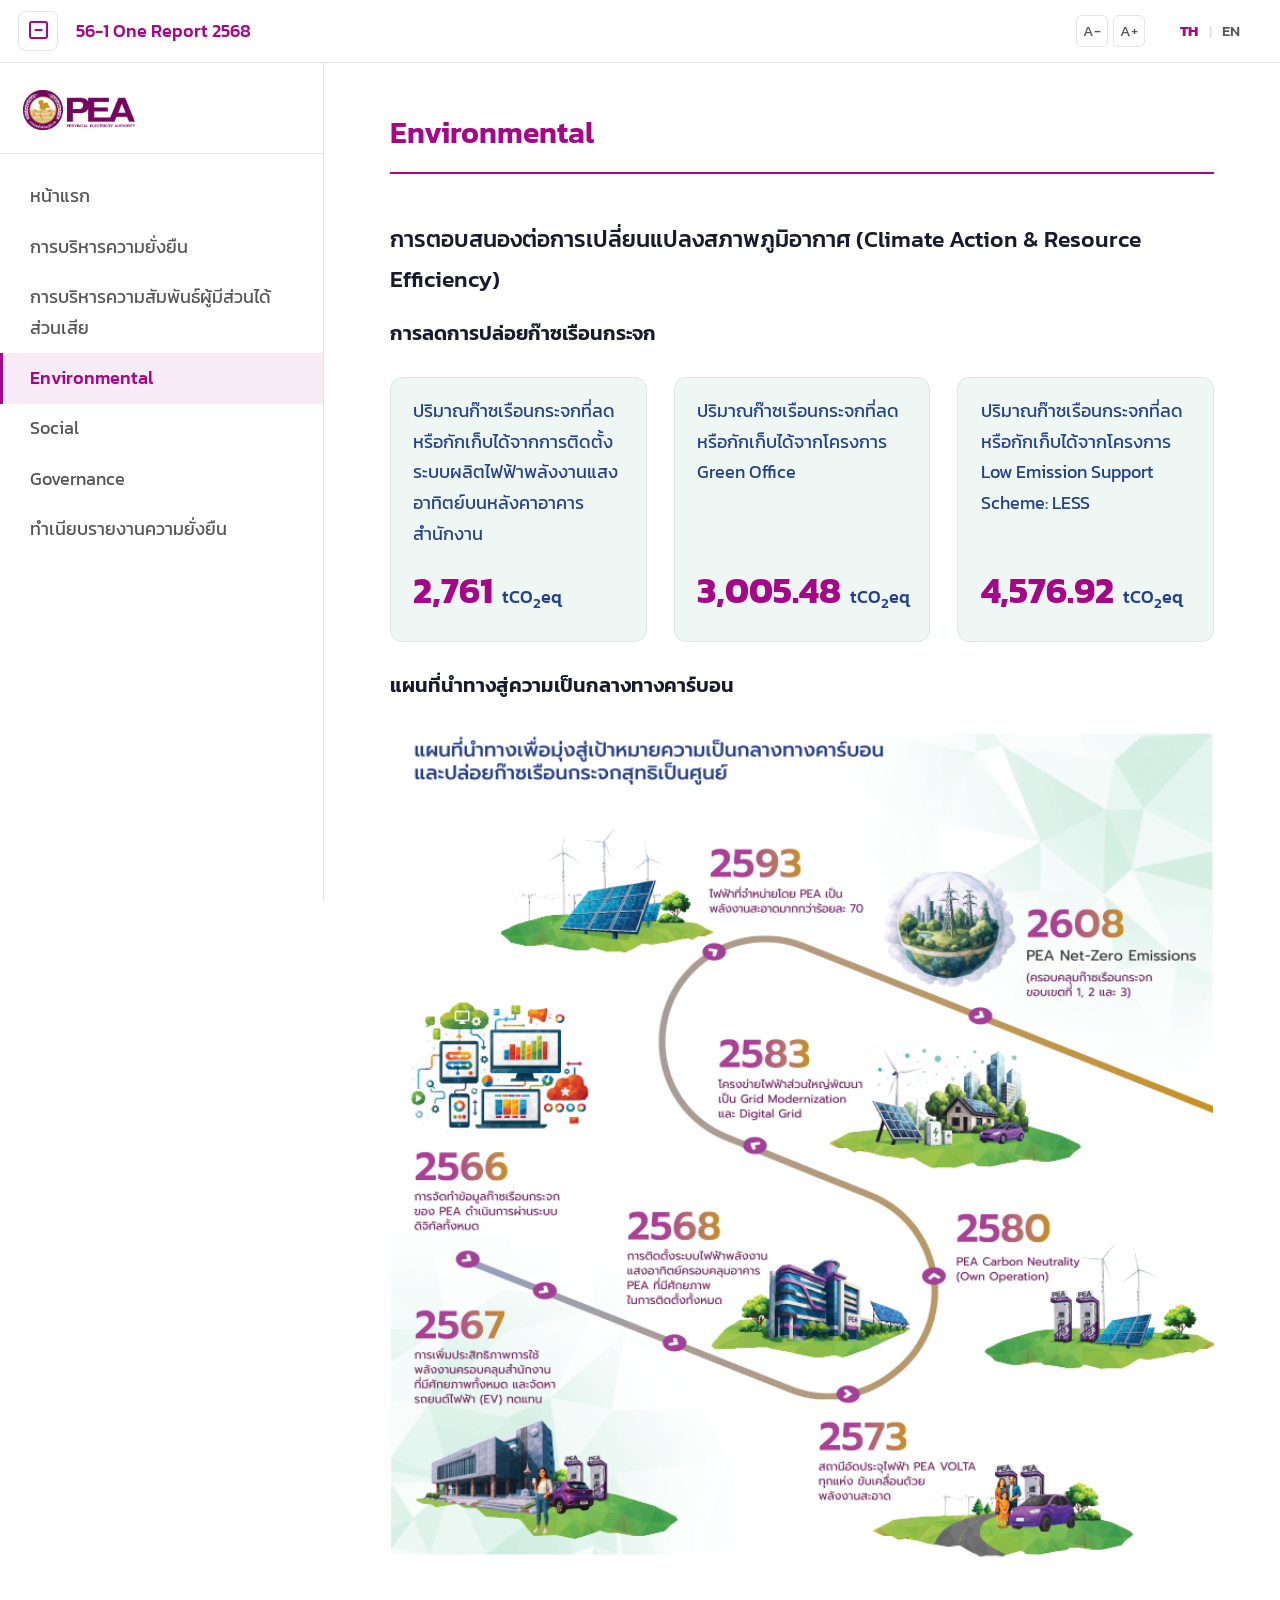
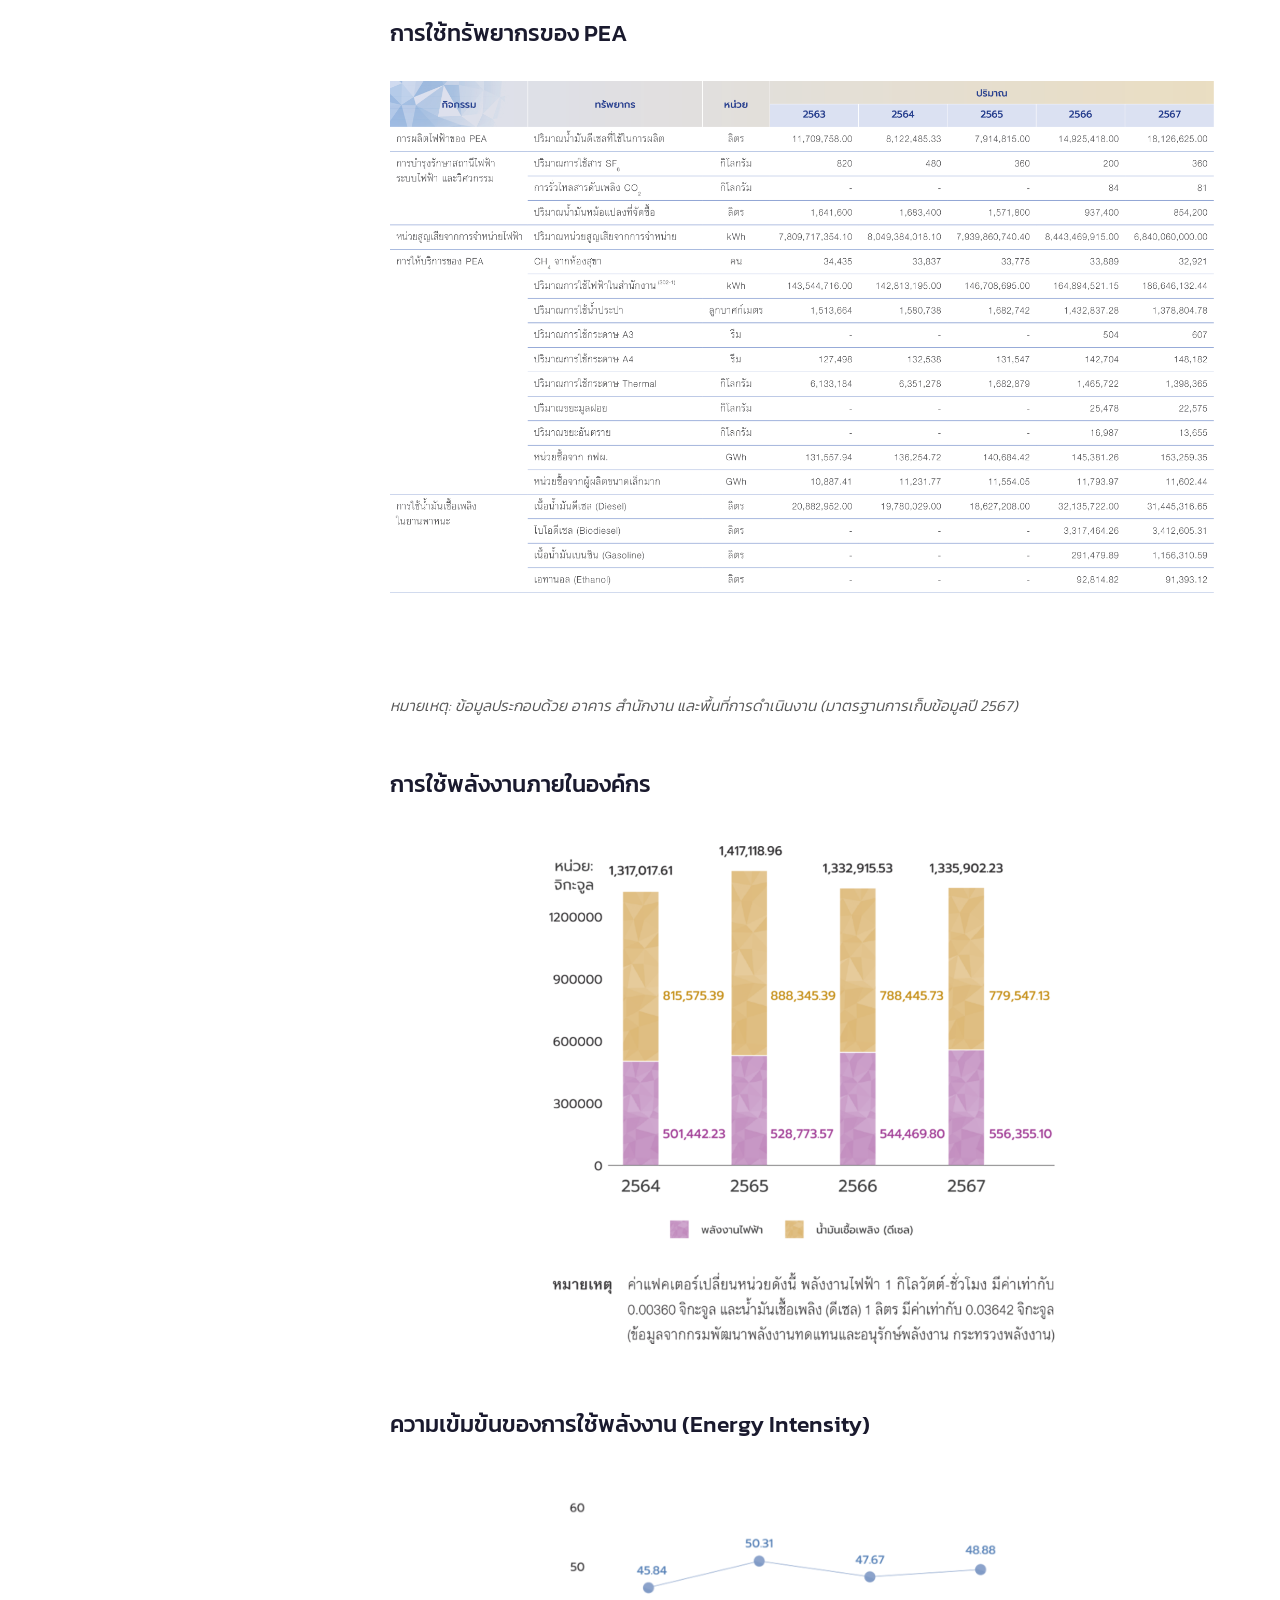
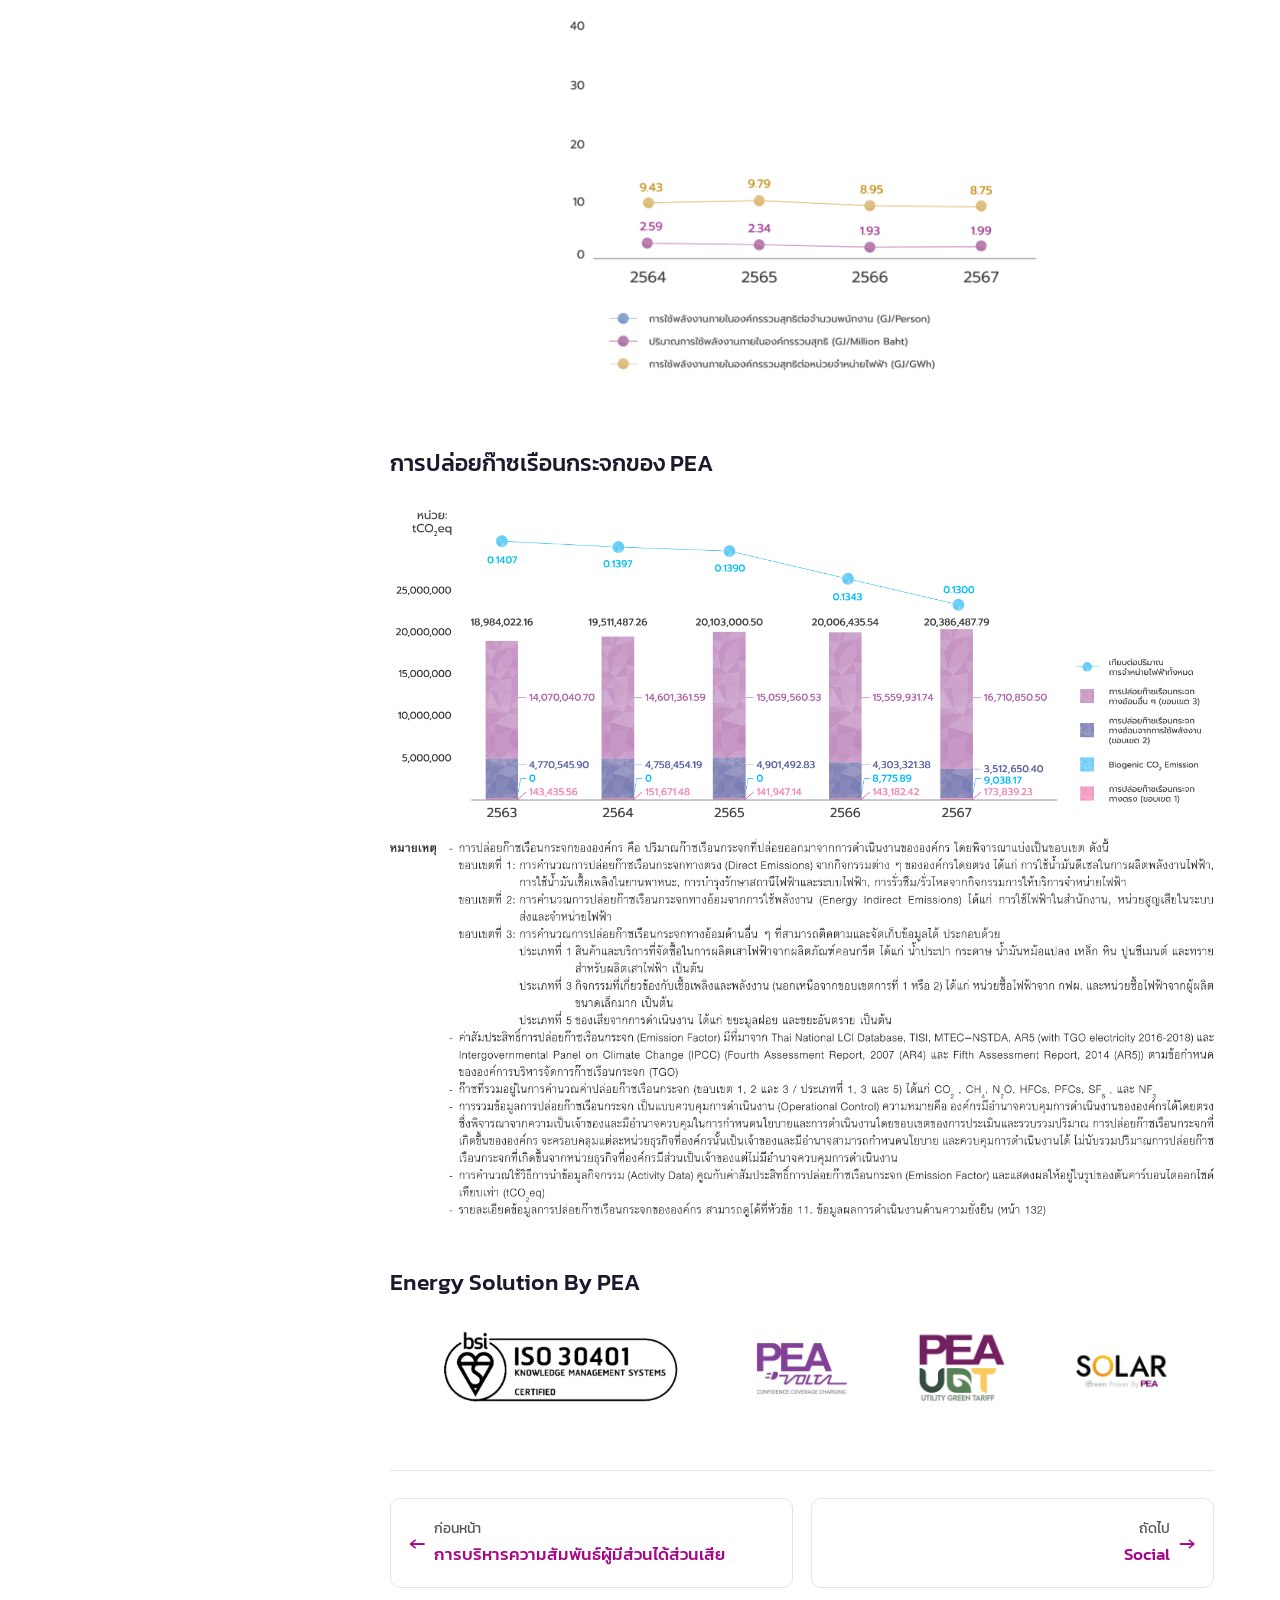
==== environmental.html @ 32f19824 "Initial commit: PEA Sustainability 56-1 One Report 2568 Multi-page static site with ESG content, res" ====
<!DOCTYPE html>
<html lang="th">
<head>
  <meta charset="UTF-8">
  <meta name="viewport" content="width=device-width, initial-scale=1.0">
  <title>Environmental | PEA Sustainability</title>
  <link rel="icon" type="image/png" href="assets/pea-logo-new.png">
  <link rel="stylesheet" href="https://cdnjs.cloudflare.com/ajax/libs/font-awesome/6.5.0/css/all.min.css">
  <link rel="stylesheet" href="styles.css">
</head>
<body>

  <header class="top-bar">
    <button class="hamburger-btn" id="hamburgerBtn" title="เปิด/ปิดเมนู"><svg class="bar" xmlns="http://www.w3.org/2000/svg" viewBox="0 0 640 640"><path d="M96 160C96 142.3 110.3 128 128 128L512 128C529.7 128 544 142.3 544 160C544 177.7 529.7 192 512 192L128 192C110.3 192 96 177.7 96 160zM96 320C96 302.3 110.3 288 128 288L512 288C529.7 288 544 302.3 544 320C544 337.7 529.7 352 512 352L128 352C110.3 352 96 337.7 96 320zM544 480C544 497.7 529.7 512 512 512L128 512C110.3 512 96 497.7 96 480C96 462.3 110.3 448 128 448L512 448C529.7 448 544 462.3 544 480z"/></svg><i class="fa-regular fa-square-minus close-icon"></i></button>
    <span class="top-bar-title">56-1 One Report 2568</span>
    <div class="font-picker">
      <button id="fontDecrease" title="ลดขนาดตัวอักษร">A-</button>
      <button id="fontIncrease" title="เพิ่มขนาดตัวอักษร">A+</button>
    </div>
    <div class="lang-selector">
      <a href="#" class="active">TH</a>
      <span class="lang-divider">|</span>
      <a href="#">EN</a>
    </div>
  </header>

  <aside class="sidebar" id="sidebar">
    <div class="sidebar-logo">
      <img src="assets/pea-logo-full.png" alt="PEA Logo">
    </div>
    <ul class="sidebar-nav">
      <li><a href="index.html">หน้าแรก</a></li>
      <li><a href="sustainability-management.html">การบริหารความยั่งยืน</a></li>
      <li><a href="stakeholder-relationship.html">การบริหารความสัมพันธ์ผู้มีส่วนได้ส่วนเสีย</a></li>
      <li><a href="environmental.html" class="active">Environmental</a></li>
      <li><a href="social.html">Social</a></li>
      <li><a href="governance.html">Governance</a></li>
      <li><a href="report-archive.html">ทำเนียบรายงานความยั่งยืน</a></li>
    </ul>
  </aside>

  <main class="main-wrapper" id="mainWrapper">
    <div class="content">

      <h1>Environmental</h1>

      <h2>การตอบสนองต่อการเปลี่ยนแปลงสภาพภูมิอากาศ (Climate Action &amp; Resource Efficiency)</h2>

      <!-- GHG Reduction Initiatives -->
      <h3>การลดการปล่อยก๊าซเรือนกระจก</h3>
      <div class="info-cards">
        <div class="info-card" style="background: #EEF7F3;">
          <div class="info-card-body" style="display: flex; flex-direction: column; height: 100%; justify-content: space-between;">
            <h3 style="color: #24418F; font-weight: 400;">ปริมาณก๊าซเรือนกระจกที่ลดหรือกักเก็บได้จากการติดตั้งระบบผลิตไฟฟ้าพลังงานแสงอาทิตย์บนหลังคาอาคารสำนักงาน</h3>
            <div style="display: flex; align-items: baseline; gap: 0.5rem; margin-top: auto;">
              <p style="font-size: 2rem; font-weight: 700; color: var(--pea-accent); margin: 0;">2,761</p>
              <p style="font-size: 1rem; font-weight: 500; color: #24418F; margin: 0;">tCO<sub>2</sub>eq</p>
            </div>
          </div>
        </div>
        <div class="info-card" style="background: #EEF7F3;">
          <div class="info-card-body" style="display: flex; flex-direction: column; height: 100%; justify-content: space-between;">
            <h3 style="color: #24418F; font-weight: 400;">ปริมาณก๊าซเรือนกระจกที่ลดหรือกักเก็บได้จากโครงการ Green Office</h3>
            <div style="display: flex; align-items: baseline; gap: 0.5rem; margin-top: auto;">
              <p style="font-size: 2rem; font-weight: 700; color: var(--pea-accent); margin: 0;">3,005.48</p>
              <p style="font-size: 1rem; font-weight: 500; color: #24418F; margin: 0;">tCO<sub>2</sub>eq</p>
            </div>
          </div>
        </div>
        <div class="info-card" style="background: #EEF7F3;">
          <div class="info-card-body" style="display: flex; flex-direction: column; height: 100%; justify-content: space-between;">
            <h3 style="color: #24418F; font-weight: 400;">ปริมาณก๊าซเรือนกระจกที่ลดหรือกักเก็บได้จากโครงการ Low Emission Support Scheme: LESS</h3>
            <div style="display: flex; align-items: baseline; gap: 0.5rem; margin-top: auto;">
              <p style="font-size: 2rem; font-weight: 700; color: var(--pea-accent); margin: 0;">4,576.92</p>
              <p style="font-size: 1rem; font-weight: 500; color: #24418F; margin: 0;">tCO<sub>2</sub>eq</p>
            </div>
          </div>
        </div>
      </div>

      <!-- Carbon Neutrality Roadmap -->
      <h3>แผนที่นำทางสู่ความเป็นกลางทางคาร์บอน</h3>
      <img class="full-img" src="assets/environment/environment_3.png" alt="Carbon Neutrality Roadmap">

      <!-- การใช้ทรัพยากรของ PEA -->
      <h2>การใช้ทรัพยากรของ PEA</h2>
      <div class="org-table-wrapper" style="border: none; border-radius: 0px;">
        <img src="assets/environment/environment_4.png" alt="ข้อมูลการใช้ทรัพยากร" style="min-width: 600px; width: 100%;">
      </div>
      <p style="font-size: 0.85rem; color: var(--pea-text-muted); font-style: italic;">หมายเหตุ: ข้อมูลประกอบด้วย อาคาร สำนักงาน และพื้นที่การดำเนินงาน (มาตรฐานการเก็บข้อมูลปี 2567)</p>

      <!-- การใช้พลังงานภายในองค์กร -->
      <h2>การใช้พลังงานภายในองค์กร</h2>
      <img class="full-img" src="assets/environment/environment_5.png" alt="การใช้พลังงานภายในองค์กร">

      <!-- ความเข้มข้นของการใช้พลังงาน -->
      <h2>ความเข้มข้นของการใช้พลังงาน (Energy Intensity)</h2>
      <img class="full-img" src="assets/environment/environment_2.png" alt="Energy Intensity">

      <!-- การปล่อยก๊าซเรือนกระจก -->
      <h2>การปล่อยก๊าซเรือนกระจกของ PEA</h2>
      <img class="full-img" src="assets/environment/environment_6.png" alt="GHG Emissions">

      <!-- Energy Solutions -->
      <h2>Energy Solution By PEA</h2>
      <div style="display: flex; align-items: center; justify-content: center; gap: 64px; flex-wrap: wrap;">
        <img src="assets/environment/bsi_iso30401.jpg" alt="BSI ISO 30401" style="height: 96px; width: auto; object-fit: contain;">
        <img src="assets/environment/environment_13.png" alt="PEA VOLTA" style="height: 96px; width: auto; object-fit: contain;">
        <img src="assets/environment/environment_12.png" alt="PEA UGT" style="height: 96px; width: auto; object-fit: contain;">
        <img src="assets/environment/environment_14.png" alt="SOLAR Green Power" style="height: 96px; width: auto; object-fit: contain;">
      </div>

      <!-- Page Navigation -->
      <div class="page-nav">
        <a href="stakeholder-relationship.html">
          <span style="font-size:1.2rem">&#8592;</span>
          <span><small>ก่อนหน้า</small>การบริหารความสัมพันธ์ผู้มีส่วนได้ส่วนเสีย</span>
        </a>
        <a href="social.html" style="justify-content: flex-end;">
          <span style="text-align: right;"><small>ถัดไป</small>Social</span>
          <span style="font-size:1.2rem">&#8594;</span>
        </a>
      </div>

    </div>
  </main>

  <button class="back-to-top" id="backToTop" title="กลับขึ้นด้านบน">&#8593;</button>
  <script src="script.js"></script>
</body>
</html>
---- styles.css ----
/* ── Font Faces ── */
@font-face { font-family: 'Kanit'; src: url('assets/fonts/Kanit-Light.ttf') format('truetype'); font-weight: 300; font-style: normal; }
@font-face { font-family: 'Kanit'; src: url('assets/fonts/Kanit-Regular.ttf') format('truetype'); font-weight: 400; font-style: normal; }
@font-face { font-family: 'Kanit'; src: url('assets/fonts/Kanit-Medium.ttf') format('truetype'); font-weight: 500; font-style: normal; }
@font-face { font-family: 'Kanit'; src: url('assets/fonts/Kanit-SemiBold.ttf') format('truetype'); font-weight: 600; font-style: normal; }
@font-face { font-family: 'Kanit'; src: url('assets/fonts/Kanit-Bold.ttf') format('truetype'); font-weight: 700; font-style: normal; }

/* ── CSS Variables ── */
:root {
  --pea-accent: rgb(168, 6, 137);
  --pea-accent-light: rgba(168, 6, 137, 0.08);
  --pea-accent-hover: rgb(140, 4, 114);
  --pea-sidebar-bg: #ffffff;
  --pea-sidebar-width: 18rem;
  --pea-border: #e2e4e8;
  --pea-text: #1a1a2e;
  --pea-text-muted: #555;
  --pea-bg: #ffffff;
  --pea-icon-blue: #2b3a8e;
  --pea-card-shadow: 0 2px 12px rgba(0,0,0,0.06);
}

/* ── Dark Theme ── */
[data-theme="dark"] {
  --pea-sidebar-bg: #1a1a2e;
  --pea-border: #2d2d44;
  --pea-text: #e8e8f0;
  --pea-text-muted: #a0a0b8;
  --pea-bg: #12121f;
  --pea-card-shadow: 0 2px 12px rgba(0,0,0,0.3);
  --pea-accent-light: rgba(168, 6, 137, 0.15);
}
[data-theme="dark"] body { background: var(--pea-bg); color: var(--pea-text); }
[data-theme="dark"] .sidebar { background: var(--pea-sidebar-bg); border-color: var(--pea-border); }
[data-theme="dark"] .sidebar-nav a { color: var(--pea-text-muted); }
[data-theme="dark"] .sidebar-nav a:hover,
[data-theme="dark"] .sidebar-nav a.active { color: var(--pea-accent); }
[data-theme="dark"] .top-bar { background: var(--pea-sidebar-bg); border-color: var(--pea-border); }
[data-theme="dark"] .search-box { background: #2d2d44; color: var(--pea-text); border-color: #3d3d55; }
[data-theme="dark"] .org-table { border-color: var(--pea-border); }
[data-theme="dark"] .org-table th { background: rgba(168, 6, 137, 0.2); }
[data-theme="dark"] .org-table td, [data-theme="dark"] .org-table th { border-color: var(--pea-border); }
[data-theme="dark"] .sso-card { background: var(--pea-sidebar-bg); border-color: var(--pea-border); }
[data-theme="dark"] .strategy-item { background: rgba(255,255,255,0.04); border-color: var(--pea-border); }
[data-theme="dark"] .next-link, [data-theme="dark"] .prev-link { border-color: var(--pea-border); }
[data-theme="dark"] .info-card { background: var(--pea-sidebar-bg); border-color: var(--pea-border); }
[data-theme="dark"] .cert-card { background: var(--pea-sidebar-bg); border-color: var(--pea-border); }

/* ── Reset & Base ── */
*, *::before, *::after { box-sizing: border-box; margin: 0; padding: 0; }
html { scroll-behavior: smooth; }
body {
  font-family: 'Kanit', sans-serif;
  font-size: 18px;
  font-weight: 160;
  line-height: 1.7;
  color: var(--pea-text);
  background: var(--pea-bg);
  overflow-x: hidden;
}

p { font-size: 18px; }
#mainWrapper > div > p { font-size: 1.125rem; }

/* ── Top Bar ── */
.top-bar {
  position: fixed; top: 0; left: 0; right: 0;
  height: 3.5rem;
  background: #fff;
  border-bottom: 1px solid var(--pea-border);
  display: flex; align-items: center; justify-content: flex-start;
  padding: 0 1rem;
  z-index: 100;
  gap: 0.75rem;
}
.top-bar-title {
  font-weight: 500; font-size: 18px;
  color: var(--pea-accent);
  margin-left: 0.25rem;
}
.lang-selector {
  margin-left: 0;
  display: flex;
  align-items: center;
  gap: 0;
  font-size: 0.85rem;
  font-weight: 500;
}
.lang-selector a {
  text-decoration: none;
  color: var(--pea-text-muted);
  padding: 0.35rem 0.6rem;
  border-radius: 6px;
  transition: all 0.2s;
}
.lang-selector a:hover { color: var(--pea-accent); background: var(--pea-accent-light); }
.lang-selector a.active { color: var(--pea-accent); font-weight: 700; }
.lang-selector .lang-divider { color: var(--pea-border); }
.font-picker {
  margin-left: auto;
  position: relative;
  display: flex;
  align-items: center;
  gap: 0.25rem;
  font-size: 0.85rem;
  font-weight: 500;
}
.font-picker button {
  background: none;
  border: 1px solid var(--pea-border);
  border-radius: 6px;
  cursor: pointer;
  color: var(--pea-text-muted);
  font-family: 'Kanit', sans-serif;
  font-size: 0.85rem;
  padding: 0.25rem 0.5rem;
  line-height: 1;
  transition: all 0.2s;
  display: flex;
  align-items: center;
  justify-content: center;
  width: 32px;
  height: 32px;
}
.font-picker button:hover { color: var(--pea-accent); border-color: var(--pea-accent); }
.font-picker .font-size-label { font-size: 0.75rem; color: var(--pea-text-muted); margin: 0 0.15rem; }
[data-theme="dark"] .top-bar-title { color: var(--pea-accent); }
/* ── Hamburger Menu Button ── */
.hamburger-btn {
  display: flex; align-items: center; justify-content: center;
  width: 40px; height: 40px;
  background: none; border: 1px solid var(--pea-border);
  border-radius: 8px; cursor: pointer;
  transition: all 0.2s;
}
.hamburger-btn:hover { background: var(--pea-accent-light); border-color: var(--pea-accent); }
.hamburger-btn:hover .bar { fill: var(--pea-accent); }
.hamburger-btn .bar {
  display: block; width: 18px; height: 18px;
  fill: var(--pea-text-muted);
  position: relative;
  transition: all 0.3s ease;
}
.hamburger-btn .bar::before,
.hamburger-btn .bar::after {
  content: ''; display: block;
  width: 18px; height: 2px;
  background: var(--pea-text-muted);
  border-radius: 2px;
  position: absolute; left: 0;
  transition: all 0.3s ease;
}
.hamburger-btn .bar::before { top: -6px; }
.hamburger-btn .bar::after { top: 6px; }
.hamburger-btn .close-icon { display: none; font-size: 1.2rem; color: var(--pea-accent); }
.hamburger-btn.open .bar { display: none; }
.hamburger-btn.open .close-icon { display: block; }

[data-theme="dark"] .hamburger-btn { border-color: var(--pea-border); }
[data-theme="dark"] .hamburger-btn .bar,
[data-theme="dark"] .hamburger-btn .bar::before,
[data-theme="dark"] .hamburger-btn .bar::after { background: var(--pea-text-muted); }
[data-theme="dark"] .hamburger-btn.open .close-icon { color: var(--pea-accent); }

.lang-selector {
  font-family: 'Kanit', sans-serif;
  font-size: 0.85rem;
  padding: 0.3rem 0.6rem;
  border: none;
  border-radius: 6px;
  background: none;
  cursor: pointer;
  color: var(--pea-text-muted);
}

/* ── Sidebar ── */
.sidebar {
  position: fixed; top: 3.5rem; left: 0; bottom: 0;
  width: var(--pea-sidebar-width);
  background: var(--pea-sidebar-bg);
  border-right: 1px solid var(--pea-border);
  overflow-y: auto;
  z-index: 90;
  transition: transform 0.3s ease;
  padding: 1.5rem 0;
}
.sidebar.hidden { transform: translateX(-100%); }
.sidebar-logo {
  display: flex; align-items: center; gap: 0.6rem;
  padding: 0 1.25rem 1.25rem;
  border-bottom: 1px solid var(--pea-border);
  margin-bottom: 1rem;
}
.sidebar-logo img { height: 40px; width: auto; }
.sidebar-logo span { font-weight: 600; font-size: 0.9rem; color: var(--pea-accent); }
.sidebar-nav { list-style: none; }
.sidebar-nav li { margin: 0; }
.sidebar-nav a {
  display: block;
  padding: 0.55rem 1.5rem;
  color: var(--pea-text-muted);
  text-decoration: none;
  font-size: 18px;
  font-weight: 400;
  transition: all 0.2s;
  border-left: 3px solid transparent;
}
.sidebar-nav a:hover {
  color: var(--pea-accent);
  background: var(--pea-accent-light);
}
.sidebar-nav a.active {
  color: var(--pea-accent);
  font-weight: 500;
  border-left-color: var(--pea-accent);
  background: var(--pea-accent-light);
}

/* ── Main Content ── */
.main-wrapper {
  margin-left: var(--pea-sidebar-width);
  margin-top: 3.5rem;
  transition: margin-left 0.3s ease;
  min-height: calc(100vh - 3.5rem);
}
.main-wrapper.expanded { margin-left: 0; }
.content {
  max-width: 90%;
  margin: 0 auto;
  padding: 2.5rem 1rem 4rem;
}

/* ── Section Headings ── */
h1 {
  font-size: 1.65rem;
  font-weight: 600;
  color: var(--pea-accent);
  margin-bottom: 1.5rem;
  padding-bottom: 0.75rem;
  border-bottom: 2px solid var(--pea-accent);
}
h2 {
  font-size: 1.3rem;
  font-weight: 500;
  color: #1a1a2e;
  margin: 2.5rem 0 1rem;
}
h3 {
  font-size: 1.1rem;
  font-weight: 600;
  color: var(--pea-text);
  margin: 0rem 0 0.75rem;
}
p { margin-bottom: 1rem; font-size: 16px; line-height: 1.8; }
a { color: var(--pea-accent); }

/* ── Organization Table ── */
.org-table-wrapper {
  overflow-x: auto;
  -webkit-overflow-scrolling: touch;
  margin: 1.5rem 0;
  border-radius: 8px;
  border: 1px solid var(--pea-border);
}
.org-table {
  width: 100%;
  min-width: 600px;
  font-size: 0.9rem;
  border: none;
}
.org-table th, .org-table td {
  padding: 0.75rem 1rem;
  border: 0 solid;
  text-align: left;
  vertical-align: top;
}
.org-table th {
  background: var(--pea-accent-light);
  font-weight: 600;
  width: 200px;
  color: var(--pea-accent);
}
.org-table td a { color: var(--pea-accent); text-decoration: none; }
.org-table td a:hover { text-decoration: underline; }

/* ── Data Table (general) ── */
.data-table {
  width: 100%;
  border-collapse: collapse;
  margin: 1.5rem 0;
  font-size: 0.9rem;
  border: 1px solid var(--pea-border);
  border-radius: 8px;
  overflow: hidden;
  table-layout: fixed;
}
.data-table th, .data-table td {
  padding: 0.65rem 1rem;
  border: 1px solid var(--pea-border);
  text-align: center;
  vertical-align: middle;
}
.data-table th {
  background: var(--pea-accent);
  color: #fff;
  font-weight: 500;
}
.data-table td { font-size: 1.125rem; }
.data-table tr:nth-child(even) { background: var(--pea-accent-light); }
[data-theme="dark"] .data-table th { background: var(--pea-accent); }
[data-theme="dark"] .data-table td { border-color: var(--pea-border); }
[data-theme="dark"] .data-table tr:nth-child(even) { background: rgba(168, 6, 137, 0.1); }

/* ── VMV Cards (วิสัยทัศน์ / ภารกิจ / ค่านิยม) ── */
.vmv-cards {
  display: grid;
  grid-template-columns: 1fr;
  gap: 1.5rem;
  margin: 2rem 0;
  align-items: stretch;
}
@media (min-width: 768px) {
  .vmv-cards { grid-template-columns: repeat(3, 1fr); }
  .vmv-cards.vmv-cards-2col { grid-template-columns: repeat(2, 1fr); }
  .sso-grid { grid-template-columns: repeat(3, 1fr); }
  .info-cards-2col { grid-template-columns: 1fr; }
  .sso-grid-2col { grid-template-columns: 1fr; }
  .sso-grid-2col .sso-card { width: 100%; }
}
.vmv-card {
  position: relative;
  border-radius: 16px;
  padding: 2rem 1.5rem 1.75rem;
  text-align: center;
  overflow: hidden;
  transition: transform 0.25s ease, box-shadow 0.25s ease;
  height: 100%;
}
.vmv-card::before {
  content: '';
  position: absolute; inset: 0;
  opacity: 0.07;
  border-radius: 16px;
  z-index: 0;
}
.vmv-card:hover { transform: translateY(-4px); box-shadow: 0 12px 32px rgba(0,0,0,0.1); }
.vmv-card > * { position: relative; z-index: 1; }

.vmv-vision {
  background: #ffffff;
  border: 1px solid rgba(168, 6, 137, 0.15);
}
.vmv-vision .vmv-icon svg { stroke: var(--pea-accent); }
.vmv-mission {
  background: #ffffff;
  border: 1px solid rgba(43, 58, 142, 0.15);
}
.vmv-mission .vmv-icon svg { stroke: var(--pea-icon-blue); }
.vmv-values {
  background: #ffffff;
  border: 1px solid rgba(168, 6, 137, 0.15);
}
.vmv-values .vmv-icon svg { stroke: var(--pea-accent); }

.vmv-icon {
  width: 56px; height: 56px;
  margin: 0 auto 1rem;
}
.vmv-icon svg { width: 100%; height: 100%; }
.vmv-card h4 {
  font-size: 1.15rem;
  font-weight: 700;
  color: var(--pea-accent);
  margin-bottom: 0.6rem;
}
.vmv-card p {
  font-size: 1.125rem;
  line-height: 1.7;
  color: var(--pea-text);
  margin-bottom: 0.25rem;
}
.vmv-eng {
  display: block;
  font-size: 0.75rem;
  font-weight: 300;
  color: var(--pea-text-muted);
  margin-top: 0.4rem;
  letter-spacing: 0.02em;
}

[data-theme="dark"] .vmv-vision { background: linear-gradient(135deg, rgba(168,6,137,0.12) 0%, rgba(43,58,142,0.1) 100%); border-color: rgba(168,6,137,0.25); }
[data-theme="dark"] .vmv-mission { background: linear-gradient(135deg, rgba(43,58,142,0.12) 0%, rgba(30,136,229,0.08) 100%); border-color: rgba(43,58,142,0.25); }
[data-theme="dark"] .vmv-values { background: linear-gradient(135deg, rgba(233,30,99,0.08) 0%, rgba(168,6,137,0.1) 100%); border-color: rgba(168,6,137,0.25); }

@media (max-width: 820px) {
  .vmv-cards { grid-template-columns: 1fr; }
}

/* ── Vision/Mission Cards (VM Grid) ── */

.vm-grid {
  display: grid;
  grid-template-columns: repeat(2, 1fr);
  gap: 2rem;
  margin: 2rem 0;
}
.vm-card { text-align: center; padding: 2rem 1.5rem; }
.vm-card img { width: 90px; height: 90px; object-fit: contain; margin-bottom: 1rem; }
.vm-card h3, .vm-card h4 { color: var(--pea-accent); font-size: 1.15rem; margin-bottom: 0.75rem; }
.vm-card p, .vm-card ul { font-size: 1.125rem; color: var(--pea-text-muted); text-align: left; }
.vm-card ul { list-style: disc; padding-left: 1.5rem; }
.vm-card ul li { margin-bottom: 0.4rem; }

/* ── SSO Framework ── */
.sso-section { margin: 2.5rem 0; }
.sso-grid {
  display: grid;
  grid-template-columns: repeat(3, 1fr);
  gap: 1.5rem;
  margin: 1.5rem 0;
}
.sso-card {
  background: var(--pea-sidebar-bg);
  border: 1px solid var(--pea-border);
  border-radius: 12px;
  padding: 0rem 1.25rem 1.25rem;
  transition: transform 0.2s, box-shadow 0.2s;
  overflow: hidden;
}
.sso-card-header-bg {
  background: var(--pea-accent-light);
  margin: 0 -1.5rem;
  margin-top: 0rem;
  padding: 1.25rem 1.5rem;
  margin-bottom: 1rem;
}
.sso-card:hover { transform: translateY(-2px); box-shadow: var(--pea-card-shadow); }
.sso-card h2 { font-size: 1.15rem; font-weight: 700; margin: 0 0 0.5rem; border: none; padding: 0; color: #a80689; }
.sso-card-header { font-weight: 700; font-size: 1rem; color: var(--pea-accent); margin-bottom: 0.5rem; background: var(--pea-accent-light); padding: 0.6rem 0.75rem; border-radius: 8px; border-left: 3px solid var(--pea-accent); }
.sso-card-sub { font-size: 1.125rem; color: var(--pea-text-muted); margin-bottom: 1.25rem; line-height: 1.6; }
.strategy-item {
  background: none;
  border: none;
  border-radius: 8px;
  padding: 0.75rem 1rem;
  margin-bottom: 0.75rem;
  font-size: 0.85rem;
  line-height: 1.6;
}
.strategy-item strong { color: var(--pea-accent); font-weight: 600; }

/* ── Stakeholder Section ── */
.stakeholder-section { margin: 2.5rem 0; text-align: center; }
.stakeholder-section img { max-width: 700px; width: 100%; height: auto; border-radius: 12px; margin: 1rem 0; }

/* ── Social Links ── */
.social-section { margin: 2.5rem 0; display: flex; gap: 1.5rem; flex-wrap: wrap; }
.social-link {
  display: flex; align-items: center; gap: 0.5rem;
  text-decoration: none; color: var(--pea-text-muted);
  font-size: 0.9rem; transition: color 0.2s;
}
.social-link:hover { color: var(--pea-accent); }
.social-icon {
  width: 28px; height: 28px; border-radius: 50%;
  display: flex; align-items: center; justify-content: center;
  font-size: 0.85rem; color: #fff;
}
.social-icon.yt { background: #FF0000; }
.social-icon.fb { background: #1877F2; }

/* ── Prev/Next Links ── */
.page-nav {
  margin-top: 3rem;
  padding-top: 1.5rem;
  border-top: 1px solid var(--pea-border);
  display: flex;
  gap: 1rem;
  align-items: stretch;
}
.page-nav a {
  flex: 1;
  display: flex; align-items: center; gap: 0.5rem;
  text-decoration: none; color: var(--pea-accent);
  font-weight: 500; font-size: 0.95rem; transition: gap 0.2s;
  padding: 1rem;
  border: 1px solid var(--pea-border);
  border-radius: 10px;
}
.page-nav a:hover { gap: 0.8rem; background: var(--pea-accent-light); }
.page-nav.next-only { justify-content: flex-end; }
.page-nav.next-only a { flex: 0 1 50%; }
.page-nav.prev-only { justify-content: flex-start; }
.page-nav.prev-only a { flex: 0 1 50%; justify-content: flex-start; }
.page-nav.prev-only a span { text-align: left; }
.page-nav small {
  display: block; font-size: 0.75rem;
  color: var(--pea-text-muted); font-weight: 400;
}
/* .page-nav a:last-child { justify-content: flex-end; } */
/* .page-nav a:last-child span { text-align: right; } */

/* ── Info Cards Grid ── */
.info-cards {
  display: grid;
  grid-template-columns: repeat(3, 1fr);
  gap: 1.5rem;
  margin: 1.5rem 0;
}
.info-card {
  background: var(--pea-sidebar-bg);
  border: 1px solid var(--pea-border);
  border-radius: 12px;
  overflow: hidden;
  transition: transform 0.2s, box-shadow 0.2s;
}
.info-card:hover { transform: translateY(-2px); box-shadow: var(--pea-card-shadow); }
.info-card img { width: 100%; height: auto; display: block; }
.info-card .info-card-body { padding: 1rem 1.25rem; }
.info-card .info-card-body h3 { font-size: 1rem; margin-bottom: 0.5rem; color: var(--pea-accent); }
.info-card .info-card-body p { font-size: 0.85rem; color: var(--pea-text-muted); }

/* ── Full-width Image ── */
.full-img { width: 100%; height: auto; display: block; border-radius: 12px; margin: 1.5rem 0; }

/* ── Certification Cards ── */
.cert-grid {
  display: grid;
  grid-template-columns: repeat(auto-fit, minmax(200px, 1fr));
  gap: 1.25rem;
  margin: 1.5rem 0;
}
.cert-card {
  background: var(--pea-sidebar-bg);
  border: 1px solid var(--pea-border);
  border-radius: 12px;
  padding: 1.25rem;
  text-align: center;
  transition: transform 0.2s, box-shadow 0.2s;
}
.cert-card:hover { transform: translateY(-2px); box-shadow: var(--pea-card-shadow); }
.cert-card img { max-height: 80px; width: auto; margin-bottom: 0.75rem; }
.cert-card h4 { font-size: 0.9rem; color: var(--pea-accent); font-weight: 600; }

/* ── Materiality Topics ── */
.materiality-group {
  margin: 1.5rem 0;
  background: var(--pea-sidebar-bg);
  border: 1px solid var(--pea-border);
  border-left: 4px solid var(--pea-accent);
  border-radius: 12px;
  padding: 1.5rem;
  transition: transform 0.2s, box-shadow 0.2s;
  display: flex;
  gap: 1.25rem;
}
.materiality-content { flex: 1; min-width: 0; }
.materiality-img {
  width: 80px;
  height: 80px;
  object-fit: contain;
  border-radius: 8px;
  flex-shrink: 0;
  align-self: flex-start;
}
.materiality-group:hover { transform: translateY(-2px); box-shadow: var(--pea-card-shadow); }
.materiality-label {
  display: inline-block;
  font-size: 0.8rem;
  font-weight: 600;
  color: var(--pea-accent);
  background: var(--pea-accent-light);
  padding: 0.2rem 0.75rem;
  border-radius: 4px;
  margin-bottom: 0.5rem;
}
.materiality-label.label-env { color: #2e7d32; background: rgba(46, 125, 50, 0.08); }
.materiality-group.mg-env { border-left-color: var(--pea-border); border-top: 4px solid #2e7d32; }
.materiality-label.label-social { color: #1565c0; background: rgba(21, 101, 192, 0.08); }
.materiality-group.mg-social { border-left-color: var(--pea-border); border-top: 4px solid #1565c0; }
.materiality-label.label-gov { color: #ef6c00; background: rgba(239, 108, 0, 0.08); }
.materiality-group.mg-gov { border-left-color: var(--pea-border); border-top: 4px solid #ef6c00; }
.materiality-group h3 { font-size: 1rem; color: #1a1a2e; margin-bottom: 0.75rem; }
.materiality-item {
  padding: 0.5rem 0 0.5rem 1.25rem;
  border-left: none;
  margin-bottom: 0.5rem;
  font-size: 0.9rem;
}
.materiality-item strong { color: #1a1a2e; font-weight: 600; }
.materiality-item.item-env {
  background: rgba(46, 125, 50, 0.08);
  border-radius: 8px;
  padding: 0.75rem 1.25rem;
  border-left: 3px solid #2e7d32;
}
.materiality-item.item-social {
  background: rgba(21, 101, 192, 0.08);
  border-radius: 8px;
  padding: 0.75rem 1.25rem;
  border-left: 3px solid #1565c0;
}
.materiality-item.item-gov {
  background: rgba(239, 108, 0, 0.08);
  border-radius: 8px;
  padding: 0.75rem 1.25rem;
  border-left: 3px solid #ef6c00;
}

/* ── Stakeholder Group Images ── */
/* Chart Wrapper */
.chart-wrapper {
  background: var(--pea-sidebar-bg);
  border: 1px solid var(--pea-border);
  border-radius: 12px;
  padding: 1.5rem;
  margin: 1.5rem 0;
}
.chart-summary {
  display: flex;
  gap: 1.5rem;
  justify-content: center;
  margin-bottom: 1.5rem;
}
.chart-summary-item {
  display: flex;
  flex-direction: row;
  align-items: center;
  gap: 0.5rem;
}
.chart-year {
  font-size: 0.85rem;
  font-weight: 500;
  padding: 0.2rem 0.75rem;
  border-radius: 20px;
  color: #fff;
}
.year-2567 { background: #9e9e9e; }
.year-2568 { background: var(--pea-accent); }
.chart-score {
  font-size: 1.5rem;
  font-weight: 600;
  color: #1a1a2e;
}
.chart-wrapper canvas {
  max-width: 100%;
  width: 100% !important;
  height: auto !important;
  margin: 0 auto;
}

@media (max-width: 480px) {
  .chart-score { font-size: 1.25rem; }
}

.stakeholder-groups { margin: 2rem 0; }
.stakeholder-groups .org-table-wrapper { border: none; border-radius: 0px; }
.stakeholder-groups img {
  width: 100%;
  aspect-ratio: 3452 / 2003;
  object-fit: cover;
  margin-bottom: 1.25rem;
}

/* ── Back-to-Top Button ── */
.back-to-top {
  position: fixed; bottom: 25px; right: 25px;
  width: 45px; height: 45px; border-radius: 50%;
  background: var(--pea-accent); color: #fff; border: none;
  font-size: 1.2rem; cursor: pointer;
  box-shadow: 0 4px 10px rgba(0,0,0,0.2);
  z-index: 200; opacity: 0; pointer-events: none;
  transition: all 0.3s ease;
  display: flex; align-items: center; justify-content: center;
}
.back-to-top.visible { opacity: 1; pointer-events: all; }
.back-to-top:hover { background: var(--pea-accent-hover); transform: scale(1.05); }


/* ── Responsive ── */

/* Tablet (821px–1024px) */
@media (max-width: 1024px) {
  .vmv-cards { grid-template-columns: repeat(2, 1fr); }
  .sso-grid { grid-template-columns: repeat(3, 1fr); }
  .vm-grid { grid-template-columns: repeat(2, 1fr); }
  .info-cards { grid-template-columns: repeat(2, 1fr); }
  .cert-grid { grid-template-columns: repeat(2, 1fr); }
}

/* Mobile (≤912px) */
@media (max-width: 912px) {
  .sidebar {
    transform: translateX(-100%);
    width: 100%;
    left: 0; right: 0;
    background: var(--pea-sidebar-bg);
  }
  .sidebar.show { transform: translateX(0); }
  .main-wrapper { margin-left: 0 !important; }
  .content { max-width: 95%; padding: 1.5rem 0.75rem 3rem; }
  .vmv-cards { grid-template-columns: repeat(2, 1fr); }
  .vm-grid { grid-template-columns: 1fr; }
  .sso-grid { grid-template-columns: 1fr; }
  .info-cards { grid-template-columns: 1fr; }
  .info-cards-2col { grid-template-columns: 1fr; }
  .sso-grid-2col { grid-template-columns: 1fr; }
  .cert-grid { grid-template-columns: repeat(2, 1fr); }
  .org-table th { width: 200px; }

  .data-table th, .data-table td { padding: 0.5rem 0.6rem; font-size: 0.8rem; }
  .page-nav { gap: 0.75rem; }
  .page-nav a { font-size: 0.85rem; padding: 0.75rem; }
  h1 { font-size: 1.35rem; }
  h2 { font-size: 1.15rem; }
  h3 { font-size: 1rem; }
  p { font-size: 1.125rem; }
  .vmv-card { padding: 1.5rem 1.25rem 1.5rem; }
  .sso-card { padding: 0 1.25rem 1.25rem; }
  .stakeholder-section img { max-width: 100%; }
  .full-img { border-radius: 8px; }

}

/* SSO cards fixed width (768px–820px) */
@media (min-width: 768px) and (max-width: 820px) {
  .sso-grid { grid-template-columns: 1fr; justify-items: center; }
  .sso-card { width: 414px; max-width: 100%; }
}

/* Below tablet (≤767px) */
@media (max-width: 767px) {
  .vmv-cards { grid-template-columns: 1fr; }
}

/* Small phone (≤480px) */
@media (max-width: 480px) {
  .content { max-width: 100%; padding: 1.25rem 0.5rem 2.5rem; }
  .cert-grid { grid-template-columns: 1fr; }
  .org-table th { width: 100px; }
  .vmv-card { padding: 1.25rem 1rem; }
  .vmv-icon { width: 44px; height: 44px; }
  .vmv-card h4 { font-size: 1rem; }
  .social-section { flex-direction: column; gap: 1rem; }
  .top-bar { padding: 0 0.75rem; }
  h1 { font-size: 1.2rem; }
}

@media (min-width: 821px) {
  .sidebar.hidden + .main-wrapper { margin-left: 0; }
  .sso-grid-2col { grid-template-columns: repeat(2, 1fr); }
  .sso-grid-2col .sso-card { width: 100%; }
  .info-cards-2col { grid-template-columns: repeat(2, 1fr); }
}
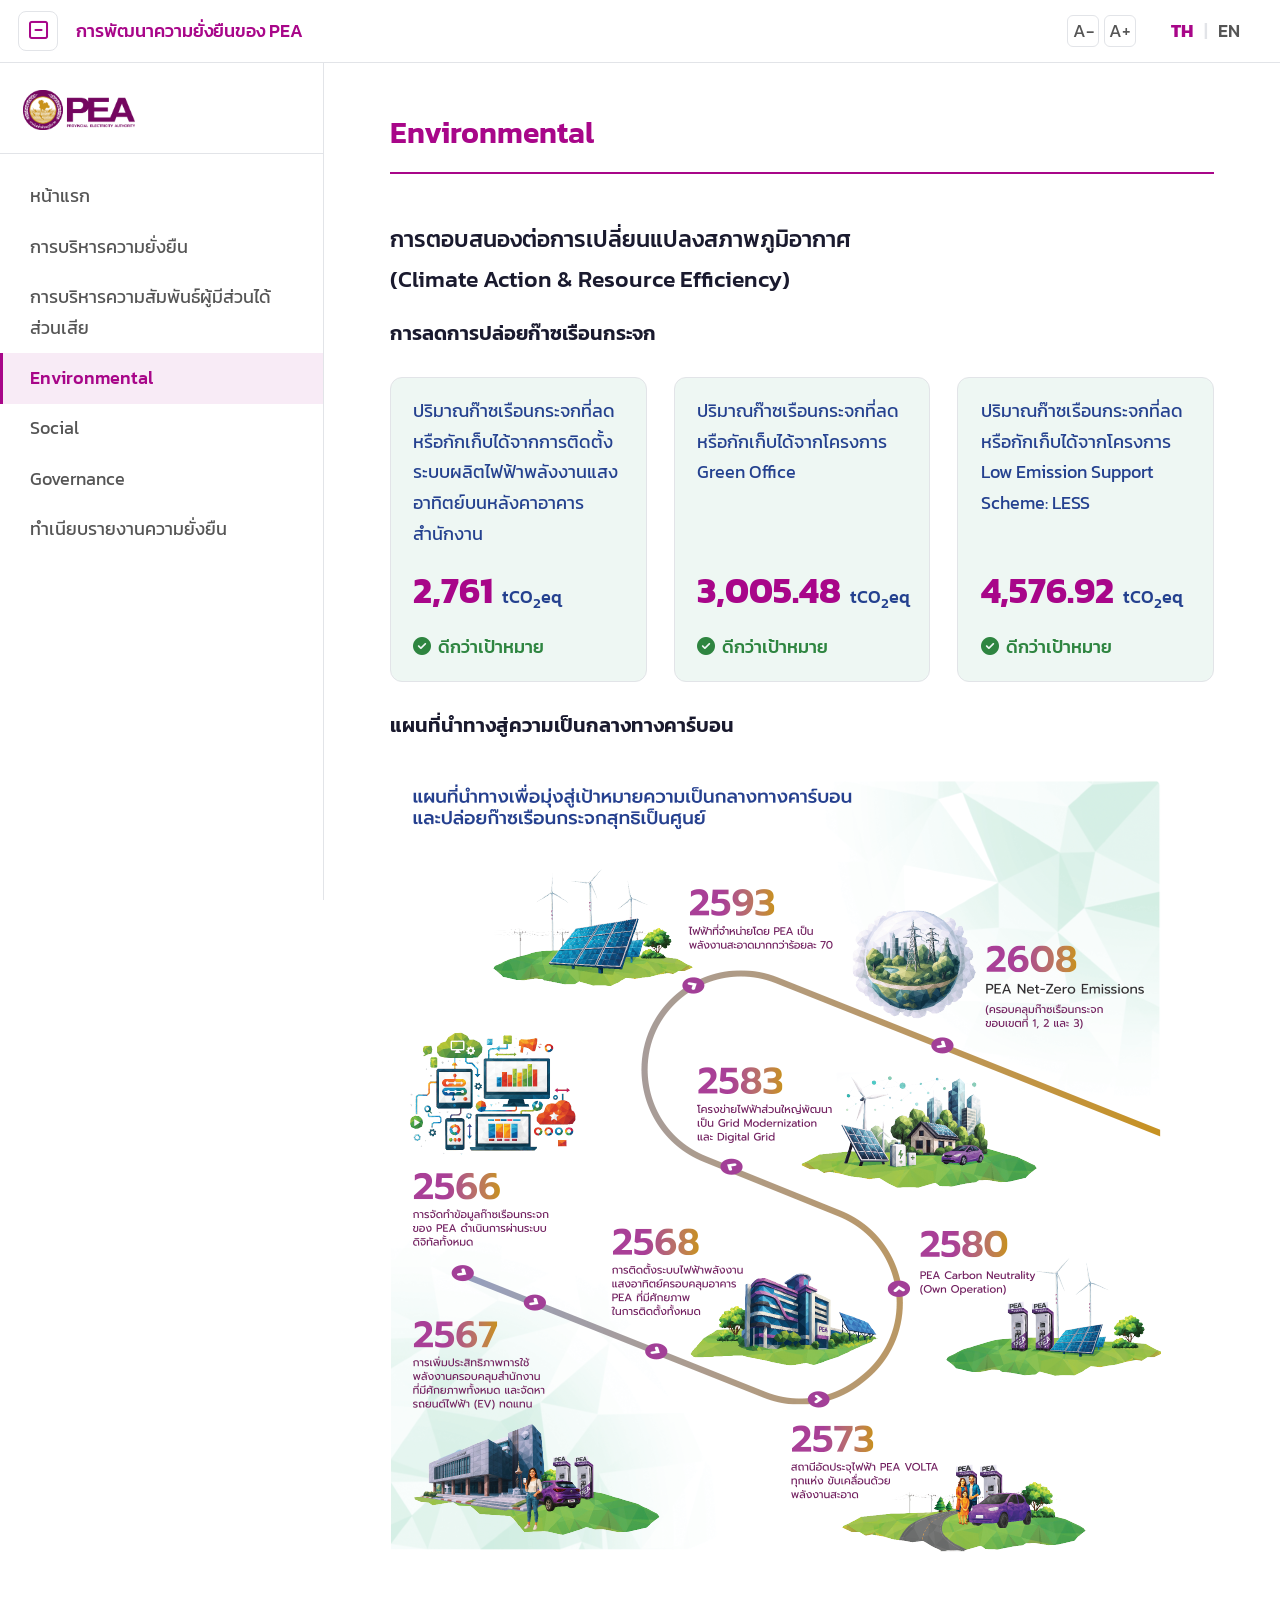
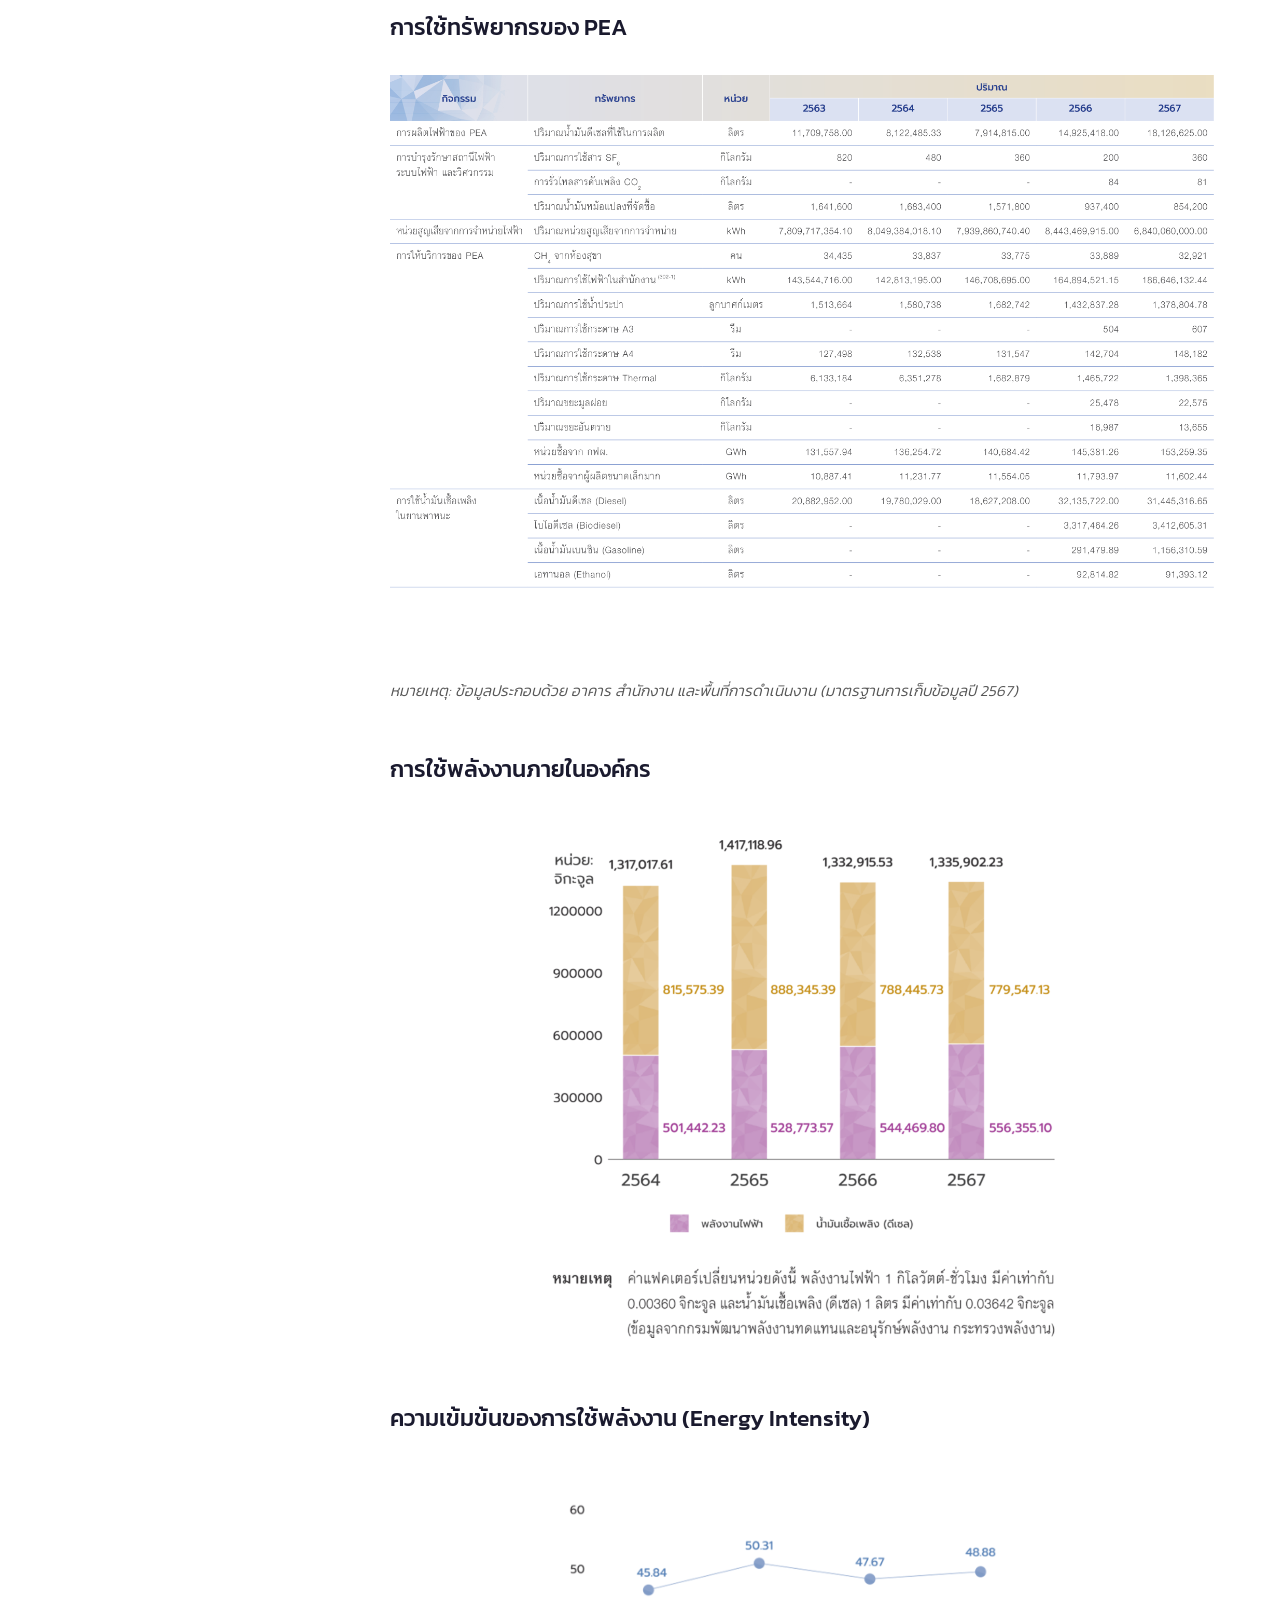
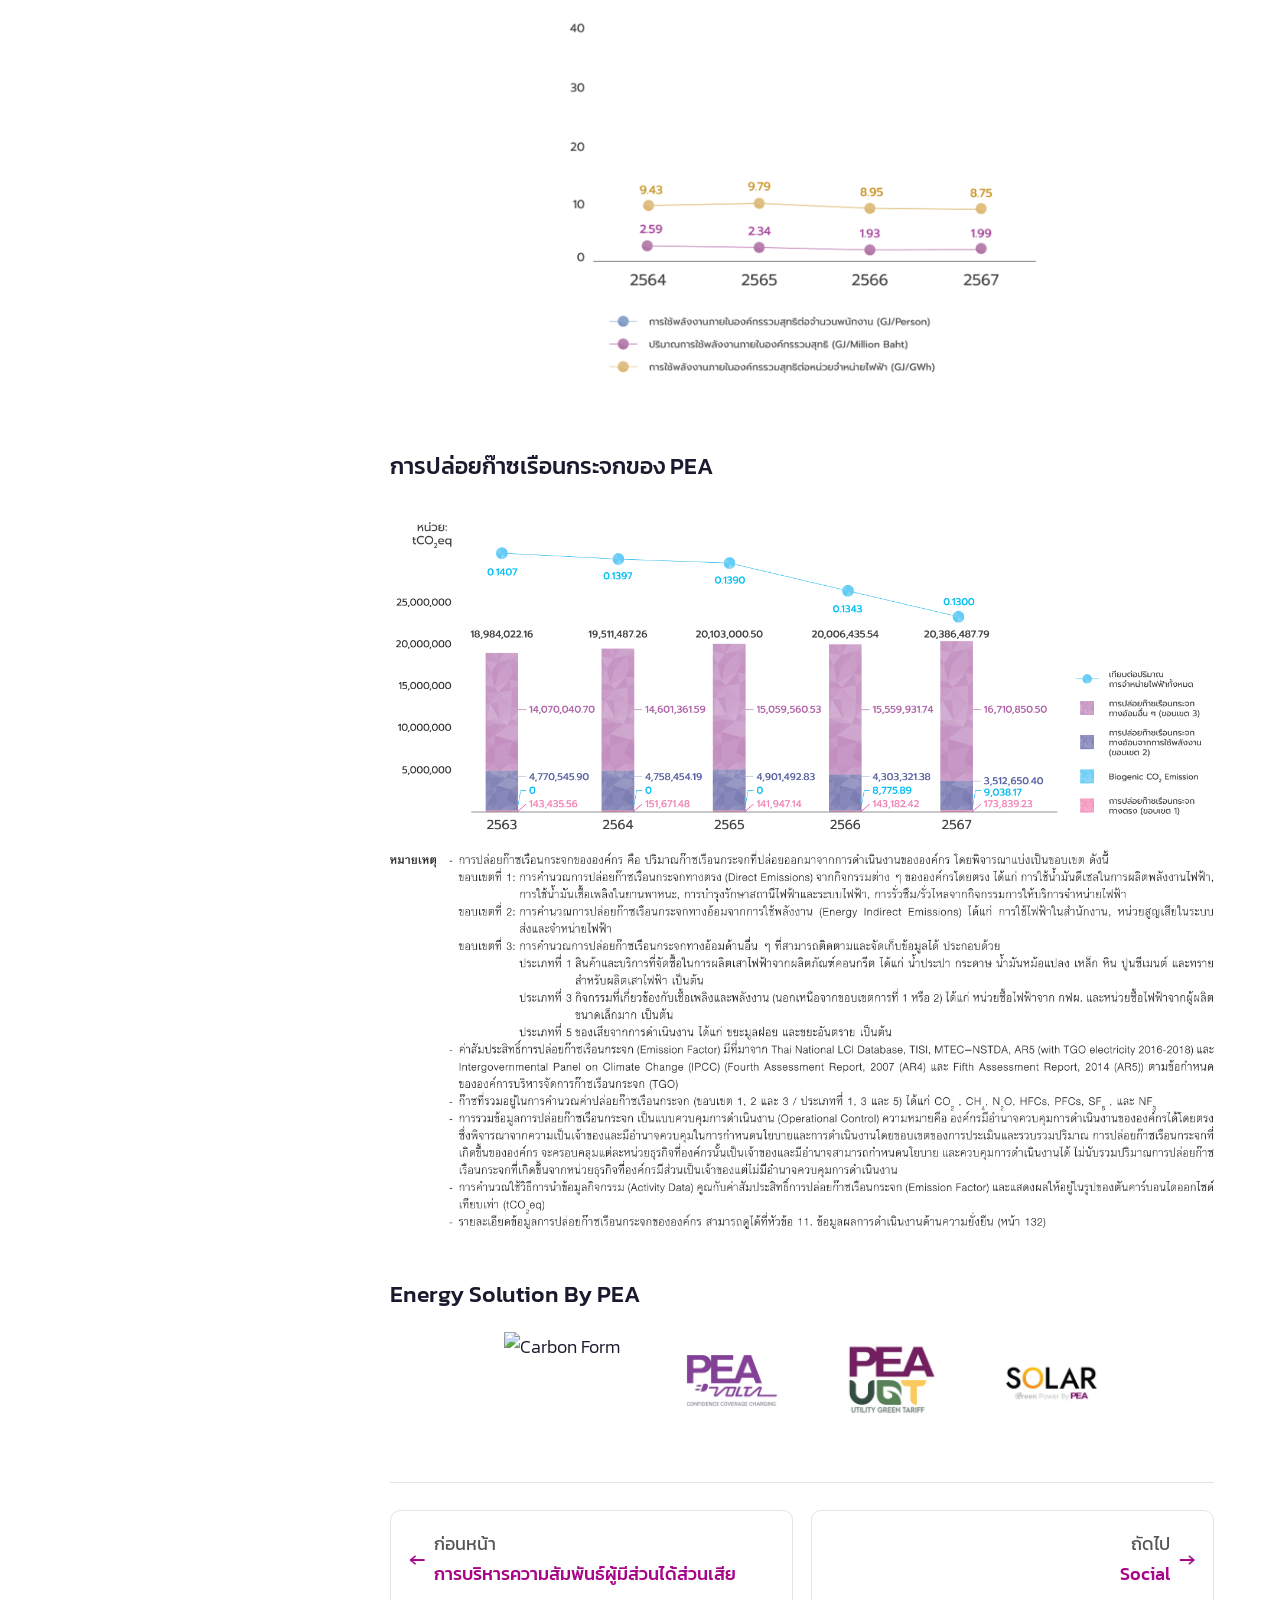
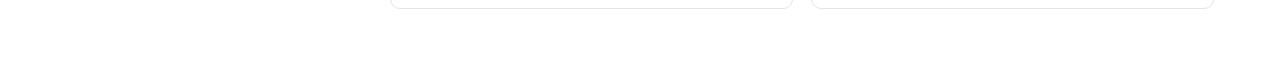
==== commit e4ec22aa: "Refactor governance and report archive - Make donut chart groups responsive with auto-fit grid + cla" ====
--- a/environmental.html
+++ b/environmental.html
@@ -12,7 +12,7 @@
 
   <header class="top-bar">
     <button class="hamburger-btn" id="hamburgerBtn" title="เปิด/ปิดเมนู"><svg class="bar" xmlns="http://www.w3.org/2000/svg" viewBox="0 0 640 640"><path d="M96 160C96 142.3 110.3 128 128 128L512 128C529.7 128 544 142.3 544 160C544 177.7 529.7 192 512 192L128 192C110.3 192 96 177.7 96 160zM96 320C96 302.3 110.3 288 128 288L512 288C529.7 288 544 302.3 544 320C544 337.7 529.7 352 512 352L128 352C110.3 352 96 337.7 96 320zM544 480C544 497.7 529.7 512 512 512L128 512C110.3 512 96 497.7 96 480C96 462.3 110.3 448 128 448L512 448C529.7 448 544 462.3 544 480z"/></svg><i class="fa-regular fa-square-minus close-icon"></i></button>
-    <span class="top-bar-title">56-1 One Report 2568</span>
+    <span class="top-bar-title">การพัฒนาความยั่งยืนของ PEA</span>
     <div class="font-picker">
       <button id="fontDecrease" title="ลดขนาดตัวอักษร">A-</button>
       <button id="fontIncrease" title="เพิ่มขนาดตัวอักษร">A+</button>
@@ -44,7 +44,7 @@
 
       <h1>Environmental</h1>
 
-      <h2>การตอบสนองต่อการเปลี่ยนแปลงสภาพภูมิอากาศ (Climate Action &amp; Resource Efficiency)</h2>
+      <h2><span style="display: inline-flex; flex-direction: column; vertical-align: top;"><span>การตอบสนองต่อการเปลี่ยนแปลงสภาพภูมิอากาศ</span><span>(Climate Action &amp; Resource Efficiency)</span></span></h2>
 
       <!-- GHG Reduction Initiatives -->
       <h3>การลดการปล่อยก๊าซเรือนกระจก</h3>
@@ -56,6 +56,10 @@
               <p style="font-size: 2rem; font-weight: 700; color: var(--pea-accent); margin: 0;">2,761</p>
               <p style="font-size: 1rem; font-weight: 500; color: #24418F; margin: 0;">tCO<sub>2</sub>eq</p>
             </div>
+            <div style="display: flex; align-items: center; gap: 0.4rem; margin-top: 0.5rem; color: #2e8540; font-weight: 500;">
+              <i class="fa-solid fa-circle-check"></i>
+              <span>ดีกว่าเป้าหมาย</span>
+            </div>
           </div>
         </div>
         <div class="info-card" style="background: #EEF7F3;">
@@ -65,6 +69,10 @@
               <p style="font-size: 2rem; font-weight: 700; color: var(--pea-accent); margin: 0;">3,005.48</p>
               <p style="font-size: 1rem; font-weight: 500; color: #24418F; margin: 0;">tCO<sub>2</sub>eq</p>
             </div>
+            <div style="display: flex; align-items: center; gap: 0.4rem; margin-top: 0.5rem; color: #2e8540; font-weight: 500;">
+              <i class="fa-solid fa-circle-check"></i>
+              <span>ดีกว่าเป้าหมาย</span>
+            </div>
           </div>
         </div>
         <div class="info-card" style="background: #EEF7F3;">
@@ -73,6 +81,10 @@
             <div style="display: flex; align-items: baseline; gap: 0.5rem; margin-top: auto;">
               <p style="font-size: 2rem; font-weight: 700; color: var(--pea-accent); margin: 0;">4,576.92</p>
               <p style="font-size: 1rem; font-weight: 500; color: #24418F; margin: 0;">tCO<sub>2</sub>eq</p>
+            </div>
+            <div style="display: flex; align-items: center; gap: 0.4rem; margin-top: 0.5rem; color: #2e8540; font-weight: 500;">
+              <i class="fa-solid fa-circle-check"></i>
+              <span>ดีกว่าเป้าหมาย</span>
             </div>
           </div>
         </div>
@@ -84,8 +96,8 @@
 
       <!-- การใช้ทรัพยากรของ PEA -->
       <h2>การใช้ทรัพยากรของ PEA</h2>
-      <div class="org-table-wrapper" style="border: none; border-radius: 0px;">
-        <img src="assets/environment/environment_4.png" alt="ข้อมูลการใช้ทรัพยากร" style="min-width: 600px; width: 100%;">
+      <div class="org-table-wrapper" style="border: none; border-radius: 0px; overflow: visible;">
+        <img src="assets/environment/environment_4.png" alt="ข้อมูลการใช้ทรัพยากร" style="display: block; max-width: 100%; width: 100%; height: auto;">
       </div>
       <p style="font-size: 0.85rem; color: var(--pea-text-muted); font-style: italic;">หมายเหตุ: ข้อมูลประกอบด้วย อาคาร สำนักงาน และพื้นที่การดำเนินงาน (มาตรฐานการเก็บข้อมูลปี 2567)</p>
 
@@ -104,7 +116,7 @@
       <!-- Energy Solutions -->
       <h2>Energy Solution By PEA</h2>
       <div style="display: flex; align-items: center; justify-content: center; gap: 64px; flex-wrap: wrap;">
-        <img src="assets/environment/bsi_iso30401.jpg" alt="BSI ISO 30401" style="height: 96px; width: auto; object-fit: contain;">
+        <img src="web_page 4. Environment/Energy Solution By PEA/logo carbon form.png" alt="Carbon Form" style="height: 96px; width: auto; object-fit: contain;">
         <img src="assets/environment/environment_13.png" alt="PEA VOLTA" style="height: 96px; width: auto; object-fit: contain;">
         <img src="assets/environment/environment_12.png" alt="PEA UGT" style="height: 96px; width: auto; object-fit: contain;">
         <img src="assets/environment/environment_14.png" alt="SOLAR Green Power" style="height: 96px; width: auto; object-fit: contain;">
--- a/styles.css
+++ b/styles.css
@@ -59,8 +59,8 @@
   overflow-x: hidden;
 }
 
-p { font-size: 18px; }
-#mainWrapper > div > p { font-size: 1.125rem; }
+p { font-size: 16px; }
+#mainWrapper > div > p { font-size: 1rem; }
 
 /* ── Top Bar ── */
 .top-bar {
@@ -83,7 +83,7 @@
   display: flex;
   align-items: center;
   gap: 0;
-  font-size: 0.85rem;
+  font-size: 1rem;
   font-weight: 500;
 }
 .lang-selector a {
@@ -102,7 +102,7 @@
   display: flex;
   align-items: center;
   gap: 0.25rem;
-  font-size: 0.85rem;
+  font-size: 1rem;
   font-weight: 500;
 }
 .font-picker button {
@@ -112,7 +112,7 @@
   cursor: pointer;
   color: var(--pea-text-muted);
   font-family: 'Kanit', sans-serif;
-  font-size: 0.85rem;
+  font-size: 1rem;
   padding: 0.25rem 0.5rem;
   line-height: 1;
   transition: all 0.2s;
@@ -123,7 +123,7 @@
   height: 32px;
 }
 .font-picker button:hover { color: var(--pea-accent); border-color: var(--pea-accent); }
-.font-picker .font-size-label { font-size: 0.75rem; color: var(--pea-text-muted); margin: 0 0.15rem; }
+.font-picker .font-size-label { font-size: 1rem; color: var(--pea-text-muted); margin: 0 0.15rem; }
 [data-theme="dark"] .top-bar-title { color: var(--pea-accent); }
 /* ── Hamburger Menu Button ── */
 .hamburger-btn {
@@ -164,7 +164,7 @@
 
 .lang-selector {
   font-family: 'Kanit', sans-serif;
-  font-size: 0.85rem;
+  font-size: 1rem;
   padding: 0.3rem 0.6rem;
   border: none;
   border-radius: 6px;
@@ -192,7 +192,7 @@
   margin-bottom: 1rem;
 }
 .sidebar-logo img { height: 40px; width: auto; }
-.sidebar-logo span { font-weight: 600; font-size: 0.9rem; color: var(--pea-accent); }
+.sidebar-logo span { font-weight: 600; font-size: 1rem; color: var(--pea-accent); }
 .sidebar-nav { list-style: none; }
 .sidebar-nav li { margin: 0; }
 .sidebar-nav a {
@@ -265,7 +265,7 @@
 .org-table {
   width: 100%;
   min-width: 600px;
-  font-size: 0.9rem;
+  font-size: 1rem;
   border: none;
 }
 .org-table th, .org-table td {
@@ -288,7 +288,7 @@
   width: 100%;
   border-collapse: collapse;
   margin: 1.5rem 0;
-  font-size: 0.9rem;
+  font-size: 1rem;
   border: 1px solid var(--pea-border);
   border-radius: 8px;
   overflow: hidden;
@@ -304,8 +304,9 @@
   background: var(--pea-accent);
   color: #fff;
   font-weight: 500;
-}
-.data-table td { font-size: 1.125rem; }
+  font-size: 16px;
+}
+.data-table td { font-size: 16px; }
 .data-table tr:nth-child(even) { background: var(--pea-accent-light); }
 [data-theme="dark"] .data-table th { background: var(--pea-accent); }
 [data-theme="dark"] .data-table td { border-color: var(--pea-border); }
@@ -374,14 +375,14 @@
   margin-bottom: 0.6rem;
 }
 .vmv-card p {
-  font-size: 1.125rem;
+  font-size: 1rem;
   line-height: 1.7;
   color: var(--pea-text);
   margin-bottom: 0.25rem;
 }
 .vmv-eng {
   display: block;
-  font-size: 0.75rem;
+  font-size: 1rem;
   font-weight: 300;
   color: var(--pea-text-muted);
   margin-top: 0.4rem;
@@ -407,7 +408,7 @@
 .vm-card { text-align: center; padding: 2rem 1.5rem; }
 .vm-card img { width: 90px; height: 90px; object-fit: contain; margin-bottom: 1rem; }
 .vm-card h3, .vm-card h4 { color: var(--pea-accent); font-size: 1.15rem; margin-bottom: 0.75rem; }
-.vm-card p, .vm-card ul { font-size: 1.125rem; color: var(--pea-text-muted); text-align: left; }
+.vm-card p, .vm-card ul { font-size: 1rem; color: var(--pea-text-muted); text-align: left; }
 .vm-card ul { list-style: disc; padding-left: 1.5rem; }
 .vm-card ul li { margin-bottom: 0.4rem; }
 
@@ -437,14 +438,14 @@
 .sso-card:hover { transform: translateY(-2px); box-shadow: var(--pea-card-shadow); }
 .sso-card h2 { font-size: 1.15rem; font-weight: 700; margin: 0 0 0.5rem; border: none; padding: 0; color: #a80689; }
 .sso-card-header { font-weight: 700; font-size: 1rem; color: var(--pea-accent); margin-bottom: 0.5rem; background: var(--pea-accent-light); padding: 0.6rem 0.75rem; border-radius: 8px; border-left: 3px solid var(--pea-accent); }
-.sso-card-sub { font-size: 1.125rem; color: var(--pea-text-muted); margin-bottom: 1.25rem; line-height: 1.6; }
+.sso-card-sub { font-size: 1rem; color: var(--pea-text-muted); margin-bottom: 1.25rem; line-height: 1.6; }
 .strategy-item {
   background: none;
   border: none;
   border-radius: 8px;
   padding: 0.75rem 1rem;
   margin-bottom: 0.75rem;
-  font-size: 0.85rem;
+  font-size: 1rem;
   line-height: 1.6;
 }
 .strategy-item strong { color: var(--pea-accent); font-weight: 600; }
@@ -458,13 +459,13 @@
 .social-link {
   display: flex; align-items: center; gap: 0.5rem;
   text-decoration: none; color: var(--pea-text-muted);
-  font-size: 0.9rem; transition: color 0.2s;
+  font-size: 1rem; transition: color 0.2s;
 }
 .social-link:hover { color: var(--pea-accent); }
 .social-icon {
   width: 28px; height: 28px; border-radius: 50%;
   display: flex; align-items: center; justify-content: center;
-  font-size: 0.85rem; color: #fff;
+  font-size: 1rem; color: #fff;
 }
 .social-icon.yt { background: #FF0000; }
 .social-icon.fb { background: #1877F2; }
@@ -482,7 +483,7 @@
   flex: 1;
   display: flex; align-items: center; gap: 0.5rem;
   text-decoration: none; color: var(--pea-accent);
-  font-weight: 500; font-size: 0.95rem; transition: gap 0.2s;
+  font-weight: 500; font-size: 1rem; transition: gap 0.2s;
   padding: 1rem;
   border: 1px solid var(--pea-border);
   border-radius: 10px;
@@ -494,7 +495,7 @@
 .page-nav.prev-only a { flex: 0 1 50%; justify-content: flex-start; }
 .page-nav.prev-only a span { text-align: left; }
 .page-nav small {
-  display: block; font-size: 0.75rem;
+  display: block; font-size: 1rem;
   color: var(--pea-text-muted); font-weight: 400;
 }
 /* .page-nav a:last-child { justify-content: flex-end; } */
@@ -518,10 +519,10 @@
 .info-card img { width: 100%; height: auto; display: block; }
 .info-card .info-card-body { padding: 1rem 1.25rem; }
 .info-card .info-card-body h3 { font-size: 1rem; margin-bottom: 0.5rem; color: var(--pea-accent); }
-.info-card .info-card-body p { font-size: 0.85rem; color: var(--pea-text-muted); }
+.info-card .info-card-body p { font-size: 1rem; color: var(--pea-text-muted); }
 
 /* ── Full-width Image ── */
-.full-img { width: 100%; height: auto; display: block; border-radius: 12px; margin: 1.5rem 0; }
+.full-img { max-width: 100%; height: auto; display: block; border-radius: 12px; margin: 2rem 0; }
 
 /* ── Certification Cards ── */
 .cert-grid {
@@ -540,7 +541,7 @@
 }
 .cert-card:hover { transform: translateY(-2px); box-shadow: var(--pea-card-shadow); }
 .cert-card img { max-height: 80px; width: auto; margin-bottom: 0.75rem; }
-.cert-card h4 { font-size: 0.9rem; color: var(--pea-accent); font-weight: 600; }
+.cert-card h4 { font-size: 1rem; color: var(--pea-accent); font-weight: 600; }
 
 /* ── Materiality Topics ── */
 .materiality-group {
@@ -566,7 +567,7 @@
 .materiality-group:hover { transform: translateY(-2px); box-shadow: var(--pea-card-shadow); }
 .materiality-label {
   display: inline-block;
-  font-size: 0.8rem;
+  font-size: 1rem;
   font-weight: 600;
   color: var(--pea-accent);
   background: var(--pea-accent-light);
@@ -585,7 +586,7 @@
   padding: 0.5rem 0 0.5rem 1.25rem;
   border-left: none;
   margin-bottom: 0.5rem;
-  font-size: 0.9rem;
+  font-size: 1rem;
 }
 .materiality-item strong { color: #1a1a2e; font-weight: 600; }
 .materiality-item.item-env {
@@ -611,9 +612,7 @@
 /* Chart Wrapper */
 .chart-wrapper {
   background: var(--pea-sidebar-bg);
-  border: 1px solid var(--pea-border);
   border-radius: 12px;
-  padding: 1.5rem;
   margin: 1.5rem 0;
 }
 .chart-summary {
@@ -629,7 +628,7 @@
   gap: 0.5rem;
 }
 .chart-year {
-  font-size: 0.85rem;
+  font-size: 1rem;
   font-weight: 500;
   padding: 0.2rem 0.75rem;
   border-radius: 20px;
@@ -651,6 +650,66 @@
 
 @media (max-width: 480px) {
   .chart-score { font-size: 1.25rem; }
+}
+
+/* ── Donut Chart Group (responsive) ── */
+.donut-group {
+  display: grid;
+  grid-template-columns: repeat(auto-fit, minmax(140px, 1fr));
+  gap: clamp(1rem, 2.5vw, 2rem);
+  justify-items: center;
+  align-items: start;
+  margin: 1.5rem 0 1rem;
+  font-size: 1rem;
+  line-height: 1.6;
+  color: var(--pea-text);
+}
+.donut-card {
+  display: flex;
+  flex-direction: column;
+  align-items: center;
+  gap: 0.65rem;
+  width: 100%;
+  max-width: 200px;
+  text-align: center;
+}
+.donut-ring {
+  position: relative;
+  display: inline-flex;
+  align-items: center;
+  justify-content: center;
+  width: clamp(84px, 11vw, 120px);
+  aspect-ratio: 1 / 1;
+}
+.donut-ring svg {
+  width: 100%;
+  height: 100%;
+  transform: rotate(-90deg);
+  overflow: visible;
+}
+.donut-ring__value {
+  position: absolute;
+  font-size: clamp(0.875rem, 1.4vw, 1.05rem);
+  font-weight: 700;
+  color: var(--pea-accent);
+  letter-spacing: -0.01em;
+}
+.donut-label {
+  font-weight: 300;
+  color: var(--pea-text);
+  font-size: clamp(0.875rem, 1.4vw, 1rem);
+  line-height: 1.5;
+}
+.donut-label--accent { color: #24418F; }
+
+.donut-group--label-top .donut-card { flex-direction: column-reverse; }
+
+@media (max-width: 480px) {
+  .donut-group {
+    grid-template-columns: repeat(2, minmax(0, 1fr));
+    gap: 1rem 0.75rem;
+  }
+  .donut-card { max-width: 100%; }
 }
 
 .stakeholder-groups { margin: 2rem 0; }
@@ -708,13 +767,13 @@
   .cert-grid { grid-template-columns: repeat(2, 1fr); }
   .org-table th { width: 200px; }
 
-  .data-table th, .data-table td { padding: 0.5rem 0.6rem; font-size: 0.8rem; }
+  .data-table th, .data-table td { padding: 0.5rem 0.6rem; font-size: 1rem; }
   .page-nav { gap: 0.75rem; }
-  .page-nav a { font-size: 0.85rem; padding: 0.75rem; }
+  .page-nav a { font-size: 1rem; padding: 0.75rem; }
   h1 { font-size: 1.35rem; }
   h2 { font-size: 1.15rem; }
   h3 { font-size: 1rem; }
-  p { font-size: 1.125rem; }
+  p { font-size: 1rem; }
   .vmv-card { padding: 1.5rem 1.25rem 1.5rem; }
   .sso-card { padding: 0 1.25rem 1.25rem; }
   .stakeholder-section img { max-width: 100%; }
@@ -752,3 +811,11 @@
   .sso-grid-2col .sso-card { width: 100%; }
   .info-cards-2col { grid-template-columns: repeat(2, 1fr); }
 }
+
+@media (max-width: 429.98px) {
+  #mainWrapper > div > img.full-img.org-table-wrapper {
+    aspect-ratio: auto !important;
+    height: auto !important;
+    object-fit: initial !important;
+  }
+}
